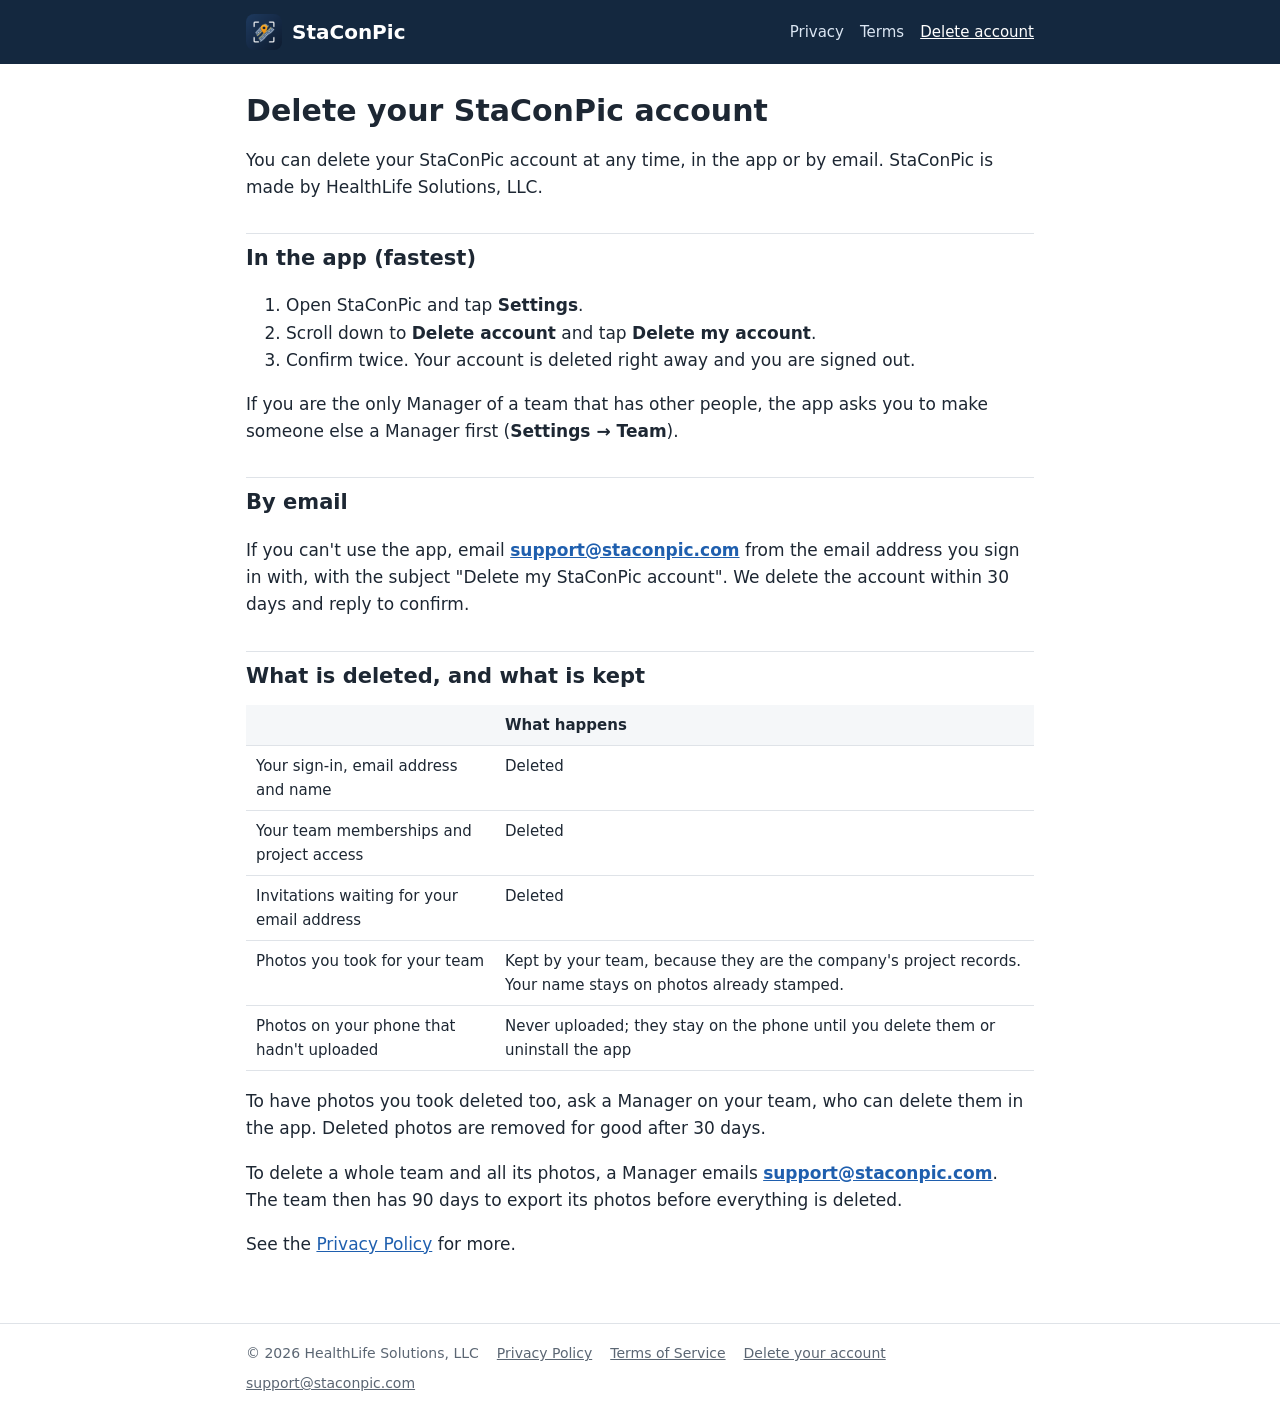
==== delete-account/index.html @ be916628 "Add files via upload" ====
<!doctype html>
<html lang="en">
<head>
<meta charset="utf-8">
<meta name="viewport" content="width=device-width, initial-scale=1">
<title>Delete your account · StaConPic</title>
<meta name="description" content="How to delete your StaConPic account, and what is deleted or kept.">
<link rel="icon" type="image/png" href="/favicon.png">
<link rel="apple-touch-icon" href="/apple-touch-icon.png">
<link rel="stylesheet" href="/styles.css">
</head>
<body>
<header><div class="wrap">
<a class="home" href="/"><img src="/icon-192.png" alt="">StaConPic</a>
<nav><a href="/privacy/">Privacy</a><a href="/terms/">Terms</a><a href="/delete-account/" aria-current="page">Delete account</a></nav>
</div></header>
<main><div class="wrap">
<h1>Delete your StaConPic account</h1>
<p>You can delete your StaConPic account at any time, in the app or by email. StaConPic is made by HealthLife Solutions, LLC.</p>
<h2>In the app (fastest)</h2>
<ol>
<li>Open StaConPic and tap <strong>Settings</strong>.</li>
<li>Scroll down to <strong>Delete account</strong> and tap <strong>Delete my account</strong>.</li>
<li>Confirm twice. Your account is deleted right away and you are signed out.</li>
</ol>
<p>If you are the only Manager of a team that has other people, the app asks you to make someone else a Manager first (<strong>Settings → Team</strong>).</p>
<h2>By email</h2>
<p>If you can't use the app, email <strong><a href="mailto:support@staconpic.com?subject=Delete%20my%20StaConPic%20account">support@staconpic.com</a></strong> from the email address you sign in with, with the subject "Delete my StaConPic account". We delete the account within 30 days and reply to confirm.</p>
<h2>What is deleted, and what is kept</h2>
<div class="table"><table>
<thead>
<tr>
<th></th>
<th>What happens</th>
</tr>
</thead>
<tbody>
<tr>
<td>Your sign-in, email address and name</td>
<td>Deleted</td>
</tr>
<tr>
<td>Your team memberships and project access</td>
<td>Deleted</td>
</tr>
<tr>
<td>Invitations waiting for your email address</td>
<td>Deleted</td>
</tr>
<tr>
<td>Photos you took for your team</td>
<td>Kept by your team, because they are the company's project records. Your name stays on photos already stamped.</td>
</tr>
<tr>
<td>Photos on your phone that hadn't uploaded</td>
<td>Never uploaded; they stay on the phone until you delete them or uninstall the app</td>
</tr>
</tbody>
</table></div>
<p>To have photos you took deleted too, ask a Manager on your team, who can delete them in the app. Deleted photos are removed for good after 30 days.</p>
<p>To delete a whole team and all its photos, a Manager emails <strong><a href="mailto:support@staconpic.com">support@staconpic.com</a></strong>. The team then has 90 days to export its photos before everything is deleted.</p>
<p>See the <a href="/privacy/">Privacy Policy</a> for more.</p>
</div></main>
<footer><div class="wrap">
<span>© 2026 HealthLife Solutions, LLC</span>
<a href="/privacy/">Privacy Policy</a>
<a href="/terms/">Terms of Service</a>
<a href="/delete-account/">Delete your account</a>
<a href="mailto:support@staconpic.com">support@staconpic.com</a>
</div></footer>
</body>
</html>
---- styles.css ----
:root{--bg:#ffffff;--text:#1d2733;--quiet:#5b6673;--line:#dfe3e8;--accent:#1f5fae;--brand:#14283F;--card:#f5f7f9}
@media (prefers-color-scheme:dark){:root{--bg:#10161d;--text:#e6eaef;--quiet:#9aa5b1;--line:#2a333d;--accent:#7fb2ff;--brand:#0b1622;--card:#17202a}}
*{box-sizing:border-box}
html{-webkit-text-size-adjust:100%}
body{margin:0;background:var(--bg);color:var(--text);font:17px/1.6 system-ui,-apple-system,"Segoe UI",Roboto,sans-serif}
a{color:var(--accent)}
header{background:var(--brand);color:#fff}
header .wrap{display:flex;flex-wrap:wrap;align-items:center;gap:8px 12px;padding-top:14px;padding-bottom:14px}
header a.home{display:flex;align-items:center;gap:10px;color:#fff;text-decoration:none;font-weight:700;font-size:20px}
header img{width:36px;height:36px;border-radius:8px}
header nav{margin-left:auto;display:flex;gap:16px;flex-wrap:wrap;font-size:15px}
header nav a{color:#dbe6f3;text-decoration:none}
header nav a:hover,header nav a[aria-current]{color:#fff;text-decoration:underline}
.wrap{max-width:820px;margin:0 auto;padding:0 16px}
main{padding:28px 0 48px}
h1{font-size:30px;line-height:1.25;margin:0 0 8px}
h2{font-size:21px;margin:32px 0 8px;padding-top:8px;border-top:1px solid var(--line)}
.effective,.lead{color:var(--quiet)}
.table{overflow-x:auto;margin:12px 0}
table{border-collapse:collapse;width:100%;font-size:15px}
th,td{text-align:left;vertical-align:top;padding:8px 10px;border-bottom:1px solid var(--line)}
th{background:var(--card)}
.hero{padding:16px 0 8px}
.hero h1{font-size:36px}
.tag{font-size:19px;color:var(--quiet);margin:0 0 20px}
.cards{display:grid;grid-template-columns:repeat(auto-fit,minmax(300px,1fr));gap:12px;margin:20px 0}
.card{background:var(--card);border:1px solid var(--line);border-radius:10px;padding:14px 16px}
.card h3{margin:0 0 4px;font-size:17px}
.card p{margin:0;color:var(--quiet);font-size:15px}
footer{border-top:1px solid var(--line);color:var(--quiet);font-size:14px}
footer .wrap{padding-top:18px;padding-bottom:28px;display:flex;flex-wrap:wrap;gap:8px 18px}
footer a{color:var(--quiet)}
@media (max-width:520px){header nav{margin-left:0;width:100%}h1{font-size:26px}.hero h1{font-size:30px}}
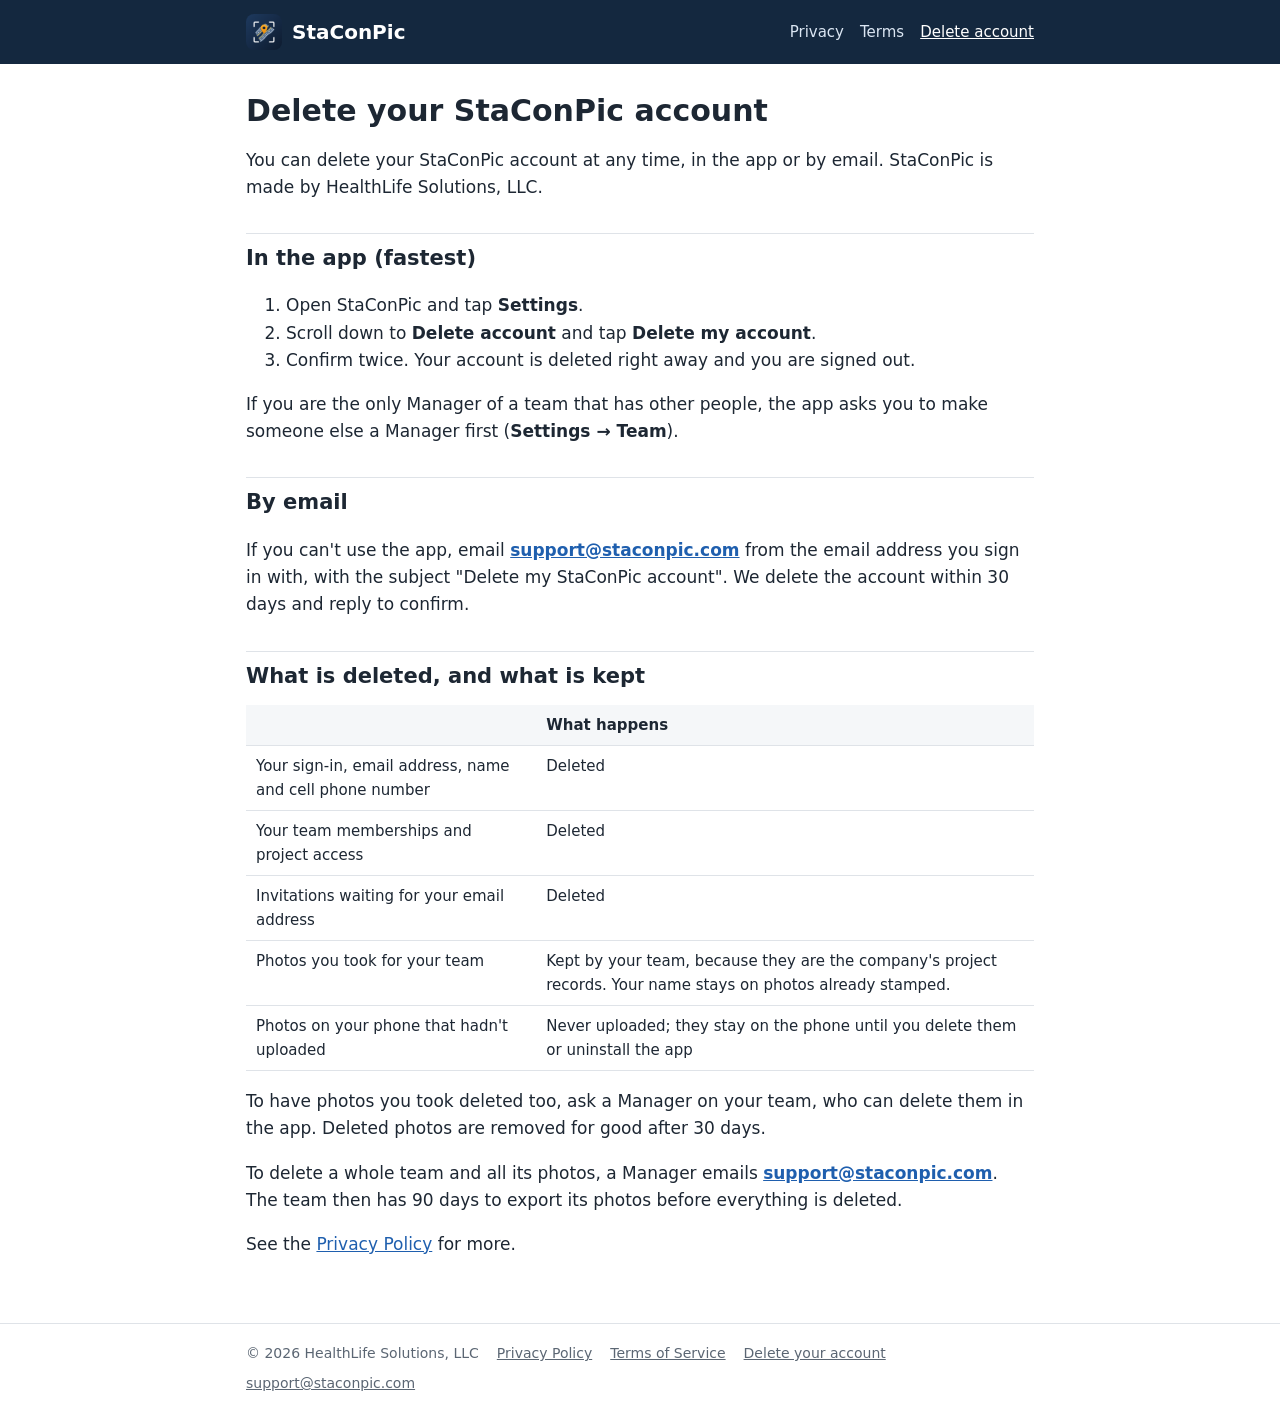
==== commit 83fb97f6: "Add files via upload" ====
--- a/delete-account/index.html
+++ b/delete-account/index.html
@@ -36,7 +36,7 @@
 </thead>
 <tbody>
 <tr>
-<td>Your sign-in, email address and name</td>
+<td>Your sign-in, email address, name and cell phone number</td>
 <td>Deleted</td>
 </tr>
 <tr>
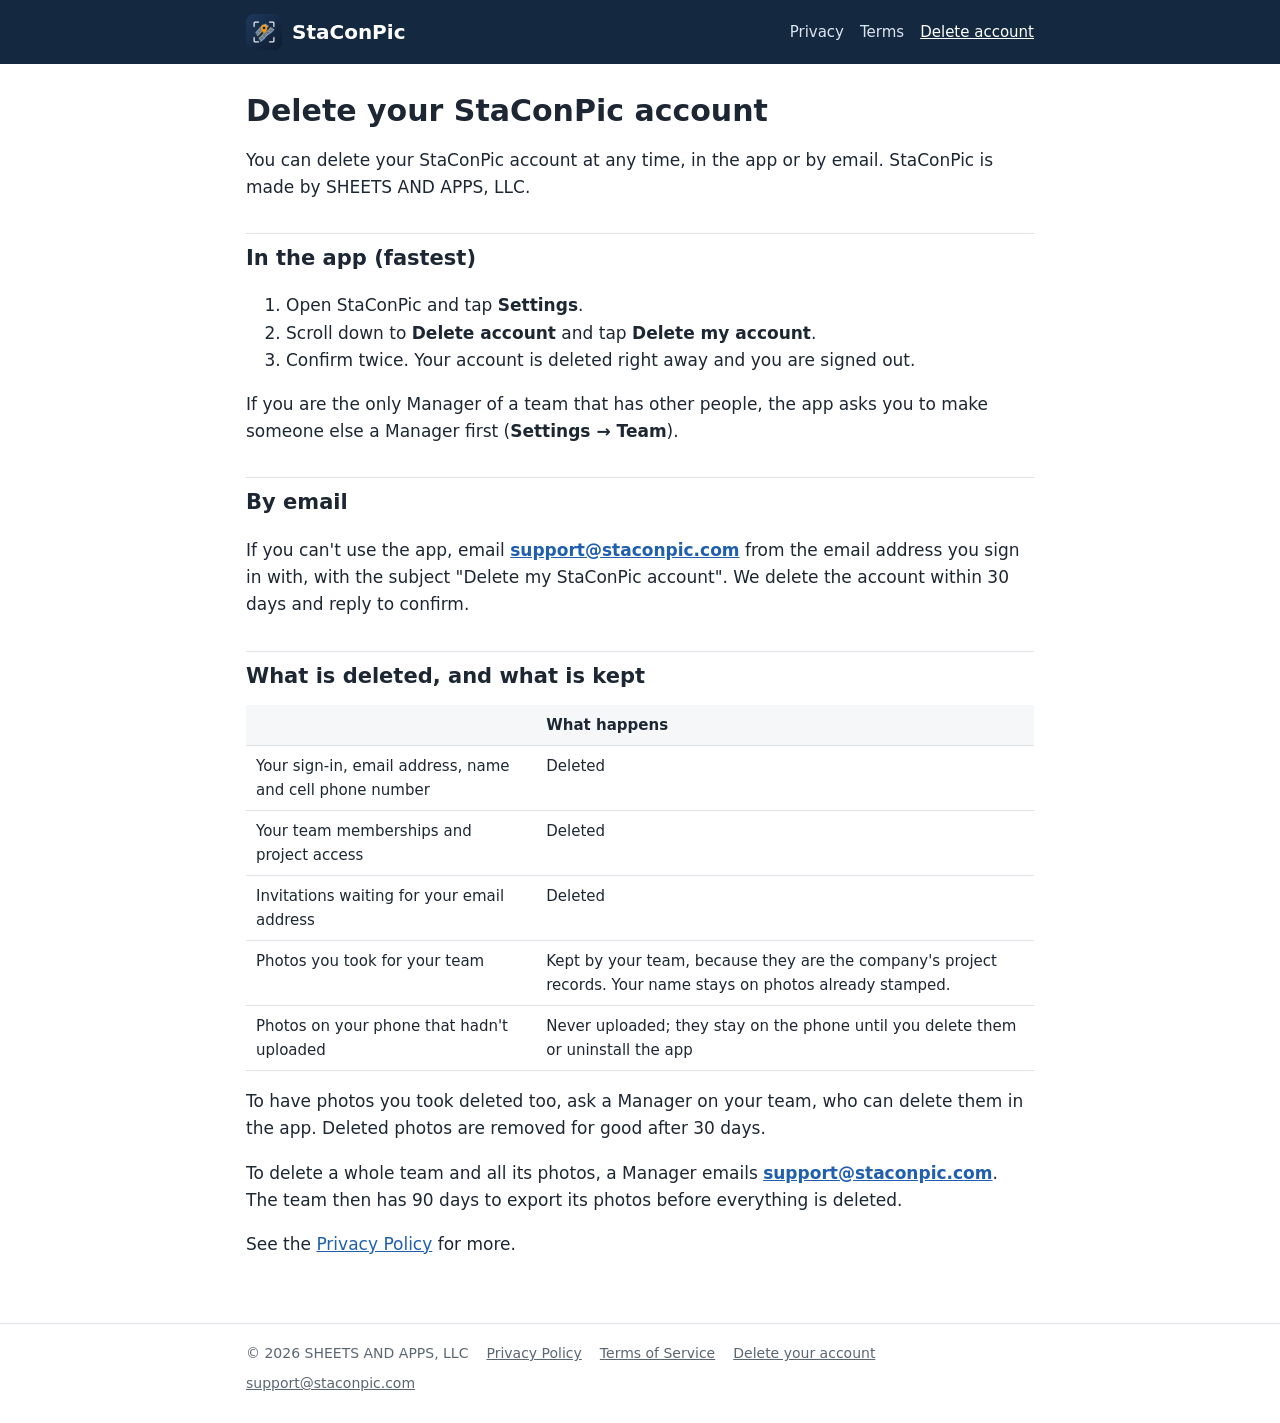
==== commit 82d5ba29: "Add files via upload" ====
--- a/delete-account/index.html
+++ b/delete-account/index.html
@@ -16,7 +16,7 @@
 </div></header>
 <main><div class="wrap">
 <h1>Delete your StaConPic account</h1>
-<p>You can delete your StaConPic account at any time, in the app or by email. StaConPic is made by HealthLife Solutions, LLC.</p>
+<p>You can delete your StaConPic account at any time, in the app or by email. StaConPic is made by SHEETS AND APPS, LLC.</p>
 <h2>In the app (fastest)</h2>
 <ol>
 <li>Open StaConPic and tap <strong>Settings</strong>.</li>
@@ -62,7 +62,7 @@
 <p>See the <a href="/privacy/">Privacy Policy</a> for more.</p>
 </div></main>
 <footer><div class="wrap">
-<span>© 2026 HealthLife Solutions, LLC</span>
+<span>© 2026 SHEETS AND APPS, LLC</span>
 <a href="/privacy/">Privacy Policy</a>
 <a href="/terms/">Terms of Service</a>
 <a href="/delete-account/">Delete your account</a>
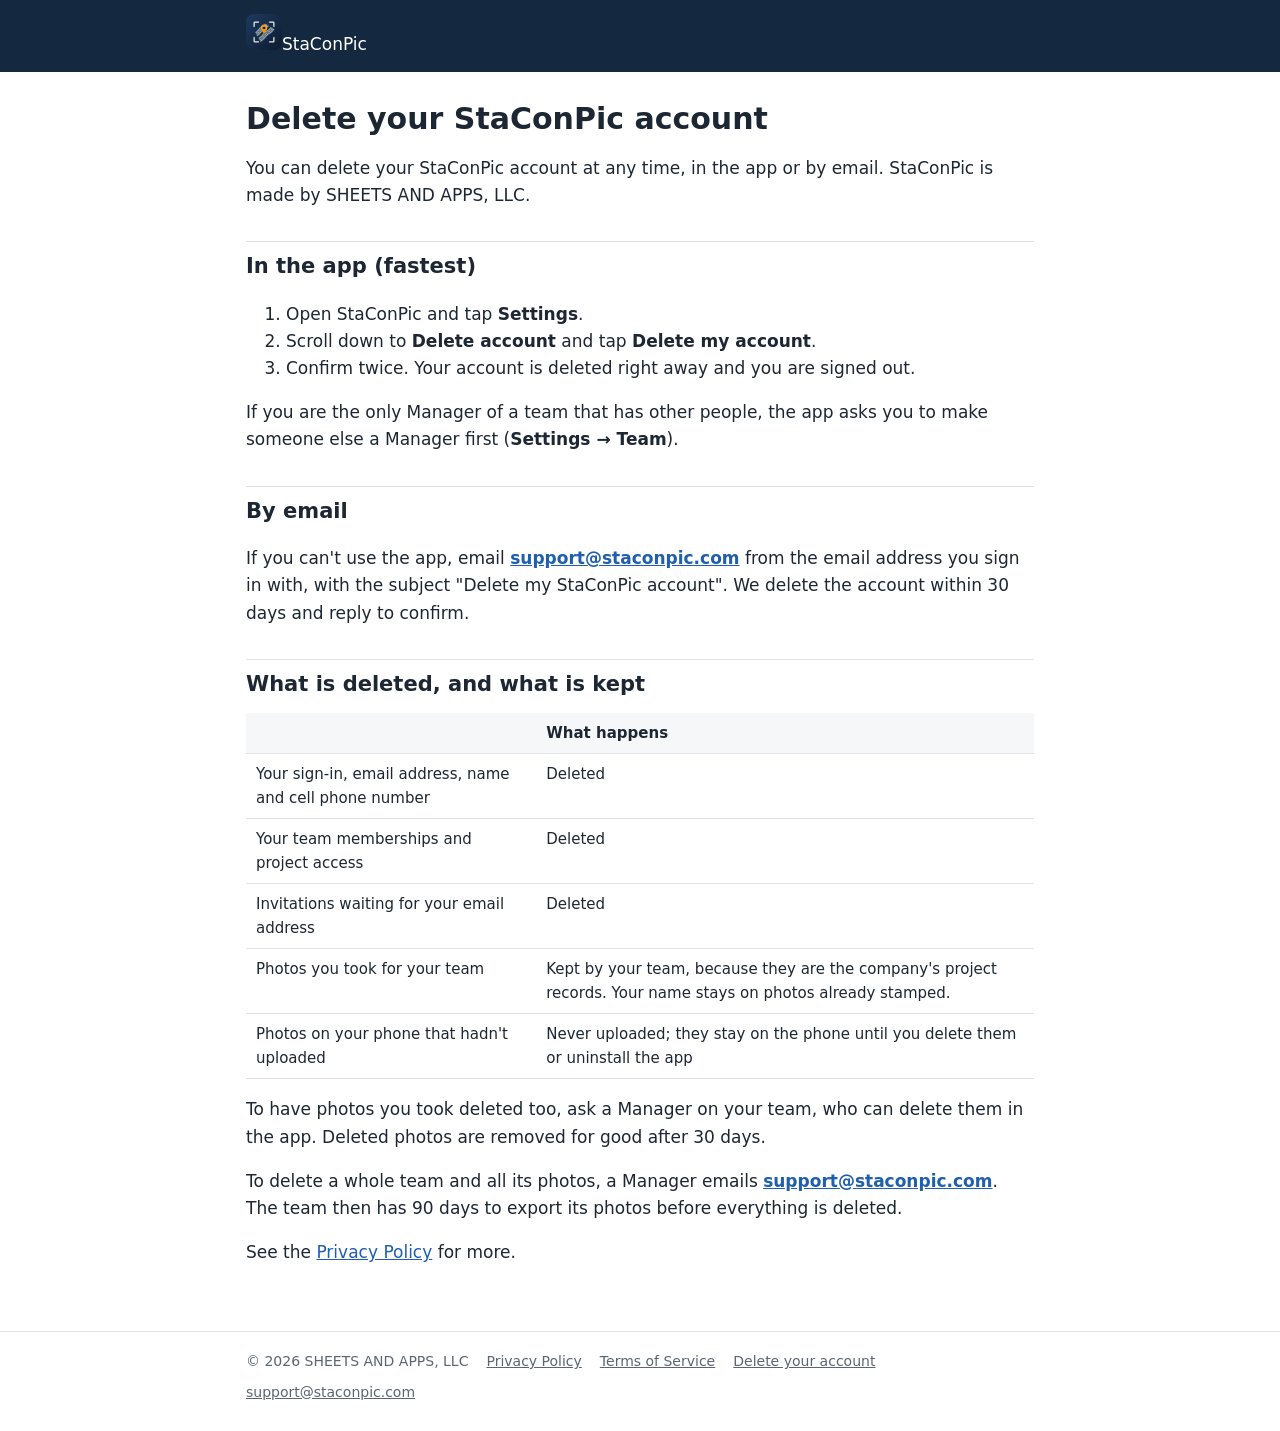
==== commit 2e3bd14f: "Add files via upload" ====
--- a/delete-account/index.html
+++ b/delete-account/index.html
@@ -1,72 +1,71 @@
-<!doctype html>
-<html lang="en">
-<head>
-<meta charset="utf-8">
-<meta name="viewport" content="width=device-width, initial-scale=1">
-<title>Delete your account · StaConPic</title>
-<meta name="description" content="How to delete your StaConPic account, and what is deleted or kept.">
-<link rel="icon" type="image/png" href="/favicon.png">
-<link rel="apple-touch-icon" href="/apple-touch-icon.png">
-<link rel="stylesheet" href="/styles.css">
-</head>
-<body>
-<header><div class="wrap">
-<a class="home" href="/"><img src="/icon-192.png" alt="">StaConPic</a>
-<nav><a href="/privacy/">Privacy</a><a href="/terms/">Terms</a><a href="/delete-account/" aria-current="page">Delete account</a></nav>
-</div></header>
-<main><div class="wrap">
-<h1>Delete your StaConPic account</h1>
-<p>You can delete your StaConPic account at any time, in the app or by email. StaConPic is made by SHEETS AND APPS, LLC.</p>
-<h2>In the app (fastest)</h2>
-<ol>
-<li>Open StaConPic and tap <strong>Settings</strong>.</li>
-<li>Scroll down to <strong>Delete account</strong> and tap <strong>Delete my account</strong>.</li>
-<li>Confirm twice. Your account is deleted right away and you are signed out.</li>
-</ol>
-<p>If you are the only Manager of a team that has other people, the app asks you to make someone else a Manager first (<strong>Settings → Team</strong>).</p>
-<h2>By email</h2>
-<p>If you can't use the app, email <strong><a href="mailto:support@staconpic.com?subject=Delete%20my%20StaConPic%20account">support@staconpic.com</a></strong> from the email address you sign in with, with the subject "Delete my StaConPic account". We delete the account within 30 days and reply to confirm.</p>
-<h2>What is deleted, and what is kept</h2>
-<div class="table"><table>
-<thead>
-<tr>
-<th></th>
-<th>What happens</th>
-</tr>
-</thead>
-<tbody>
-<tr>
-<td>Your sign-in, email address, name and cell phone number</td>
-<td>Deleted</td>
-</tr>
-<tr>
-<td>Your team memberships and project access</td>
-<td>Deleted</td>
-</tr>
-<tr>
-<td>Invitations waiting for your email address</td>
-<td>Deleted</td>
-</tr>
-<tr>
-<td>Photos you took for your team</td>
-<td>Kept by your team, because they are the company's project records. Your name stays on photos already stamped.</td>
-</tr>
-<tr>
-<td>Photos on your phone that hadn't uploaded</td>
-<td>Never uploaded; they stay on the phone until you delete them or uninstall the app</td>
-</tr>
-</tbody>
-</table></div>
-<p>To have photos you took deleted too, ask a Manager on your team, who can delete them in the app. Deleted photos are removed for good after 30 days.</p>
-<p>To delete a whole team and all its photos, a Manager emails <strong><a href="mailto:support@staconpic.com">support@staconpic.com</a></strong>. The team then has 90 days to export its photos before everything is deleted.</p>
-<p>See the <a href="/privacy/">Privacy Policy</a> for more.</p>
-</div></main>
-<footer><div class="wrap">
-<span>© 2026 SHEETS AND APPS, LLC</span>
-<a href="/privacy/">Privacy Policy</a>
-<a href="/terms/">Terms of Service</a>
-<a href="/delete-account/">Delete your account</a>
-<a href="mailto:support@staconpic.com">support@staconpic.com</a>
-</div></footer>
-</body>
-</html>
+<!doctype html>
+<html lang="en">
+<head>
+<meta charset="utf-8">
+<meta name="viewport" content="width=device-width, initial-scale=1">
+<title>Delete your account · StaConPic</title>
+<meta name="description" content="How to delete your StaConPic account, and what is deleted or kept.">
+<link rel="icon" type="image/png" href="/favicon.png">
+<link rel="apple-touch-icon" href="/apple-touch-icon.png">
+<link rel="stylesheet" href="/styles.css">
+</head>
+<body>
+<header><div class="wrap">
+<span class="home"><img src="/icon-192.png" alt="">StaConPic</span>
+</div></header>
+<main><div class="wrap">
+<h1>Delete your StaConPic account</h1>
+<p>You can delete your StaConPic account at any time, in the app or by email. StaConPic is made by SHEETS AND APPS, LLC.</p>
+<h2>In the app (fastest)</h2>
+<ol>
+<li>Open StaConPic and tap <strong>Settings</strong>.</li>
+<li>Scroll down to <strong>Delete account</strong> and tap <strong>Delete my account</strong>.</li>
+<li>Confirm twice. Your account is deleted right away and you are signed out.</li>
+</ol>
+<p>If you are the only Manager of a team that has other people, the app asks you to make someone else a Manager first (<strong>Settings → Team</strong>).</p>
+<h2>By email</h2>
+<p>If you can't use the app, email <strong><a href="mailto:support@staconpic.com?subject=Delete%20my%20StaConPic%20account">support@staconpic.com</a></strong> from the email address you sign in with, with the subject "Delete my StaConPic account". We delete the account within 30 days and reply to confirm.</p>
+<h2>What is deleted, and what is kept</h2>
+<div class="table"><table>
+<thead>
+<tr>
+<th></th>
+<th>What happens</th>
+</tr>
+</thead>
+<tbody>
+<tr>
+<td>Your sign-in, email address, name and cell phone number</td>
+<td>Deleted</td>
+</tr>
+<tr>
+<td>Your team memberships and project access</td>
+<td>Deleted</td>
+</tr>
+<tr>
+<td>Invitations waiting for your email address</td>
+<td>Deleted</td>
+</tr>
+<tr>
+<td>Photos you took for your team</td>
+<td>Kept by your team, because they are the company's project records. Your name stays on photos already stamped.</td>
+</tr>
+<tr>
+<td>Photos on your phone that hadn't uploaded</td>
+<td>Never uploaded; they stay on the phone until you delete them or uninstall the app</td>
+</tr>
+</tbody>
+</table></div>
+<p>To have photos you took deleted too, ask a Manager on your team, who can delete them in the app. Deleted photos are removed for good after 30 days.</p>
+<p>To delete a whole team and all its photos, a Manager emails <strong><a href="mailto:support@staconpic.com">support@staconpic.com</a></strong>. The team then has 90 days to export its photos before everything is deleted.</p>
+<p>See the <a href="/privacy/">Privacy Policy</a> for more.</p>
+</div></main>
+<footer><div class="wrap">
+<span>© 2026 SHEETS AND APPS, LLC</span>
+<a href="/privacy/">Privacy Policy</a>
+<a href="/terms/">Terms of Service</a>
+<a href="/delete-account/" aria-current="page">Delete your account</a>
+<a href="mailto:support@staconpic.com">support@staconpic.com</a>
+</div></footer>
+</body>
+</html>
